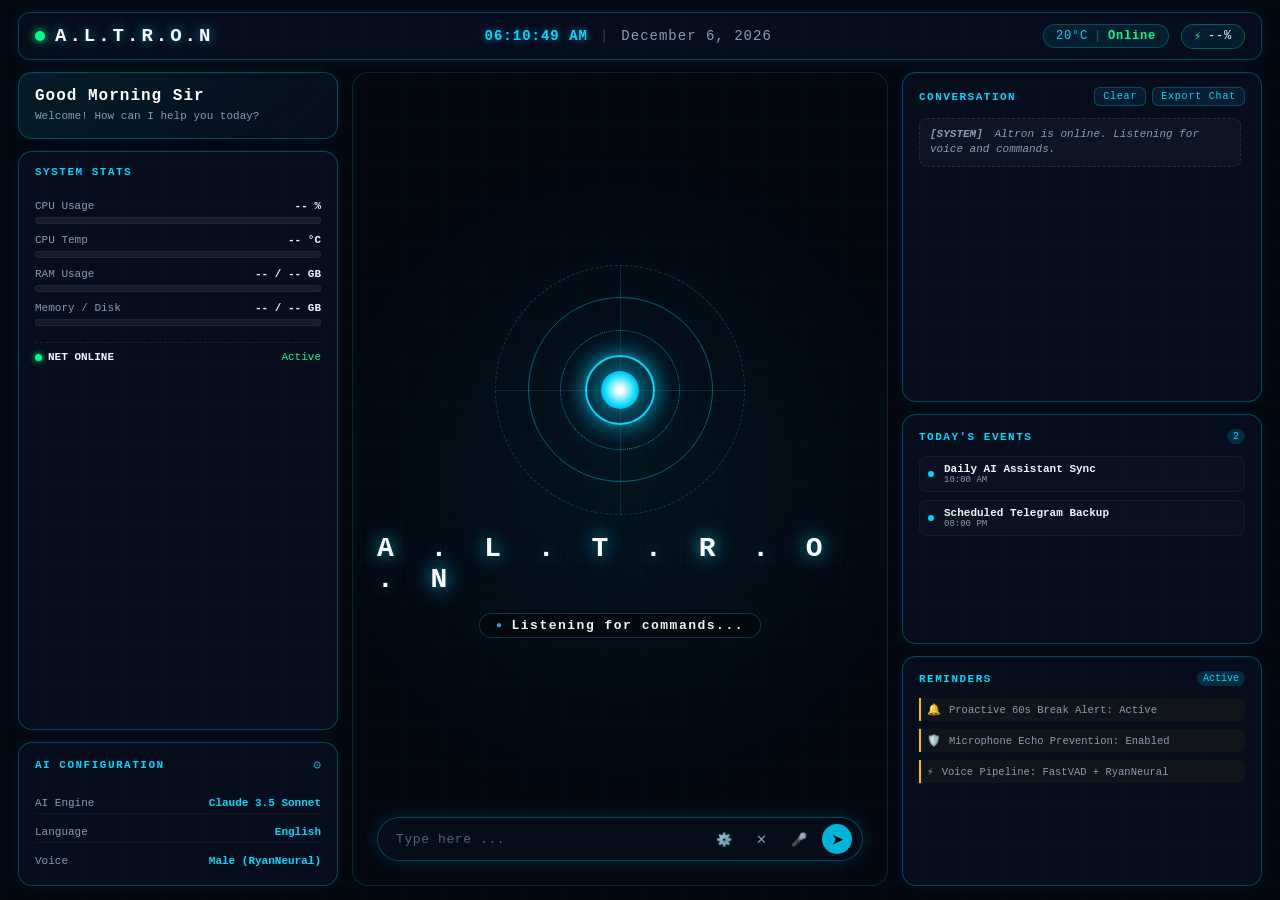
==== ui/index.html @ 8df97a3d "chore: snapshot current working tree (pre-audit-fixes) Co-Authored-By: Claude Sonnet 5.5 <noreply@an" ====
<!DOCTYPE html>
<html lang="en">
<head>
  <meta charset="UTF-8" />
  <meta name="viewport" content="width=device-width, initial-scale=1.0" />
  <title>A.L.T.R.O.N // AI DESKTOP ASSISTANT</title>
  <link rel="stylesheet" href="style.css" />
</head>
<body class="state-idle">
  <div class="dashboard-root">
    <!-- Top Status Header Bar -->
    <header class="top-header">
      <div class="header-left">
        <span class="status-dot"></span>
        <span class="brand-title">A.L.T.R.O.N</span>
      </div>

      <div class="header-center">
        <span id="hud-clock" class="clock-time">12:00:00 AM</span>
        <span class="clock-divider">|</span>
        <span id="hud-date" class="clock-date">November 17, 2026</span>
      </div>

      <div class="header-right">
        <div class="status-pill">
          <span class="temp-badge">20°C</span>
          <span class="pill-divider">|</span>
          <span class="online-badge">Online</span>
        </div>
        <div class="battery-pill" id="battery-container">
          <span class="battery-icon">⚡</span>
          <span id="battery-value">--%</span>
        </div>
      </div>
    </header>

    <!-- 3-Column Dashboard Body -->
    <main class="dashboard-body">
      <!-- LEFT COLUMN: GREETING, SYSTEM STATS, AI CONFIGURATION -->
      <aside class="panel left-panel">
        <div class="card greeting-card">
          <h2 id="greeting-title" class="greeting-title">Good Evening Sir</h2>
          <p class="greeting-subtitle">Welcome! How can I help you today?</p>
        </div>

        <div class="card stats-card">
          <div class="card-header">
            <span class="card-tag">SYSTEM STATS</span>
          </div>

          <div class="stat-row">
            <div class="stat-label">
              <span>CPU Usage</span>
              <span id="cpu-value" class="stat-val">-- %</span>
            </div>
            <div class="progress-track">
              <div id="cpu-bar" class="progress-fill fill-cpu" style="width: 0%"></div>
            </div>
          </div>

          <div class="stat-row">
            <div class="stat-label">
              <span>CPU Temp</span>
              <span id="temp-value" class="stat-val">-- °C</span>
            </div>
            <div class="progress-track">
              <div id="temp-bar" class="progress-fill fill-temp" style="width: 0%"></div>
            </div>
          </div>

          <div class="stat-row">
            <div class="stat-label">
              <span>RAM Usage</span>
              <span id="ram-value" class="stat-val">-- / -- GB</span>
            </div>
            <div class="progress-track">
              <div id="ram-bar" class="progress-fill fill-ram" style="width: 0%"></div>
            </div>
          </div>

          <div class="stat-row">
            <div class="stat-label">
              <span>Memory / Disk</span>
              <span id="disk-value" class="stat-val">-- / -- GB</span>
            </div>
            <div class="progress-track">
              <div id="disk-bar" class="progress-fill fill-disk" style="width: 0%"></div>
            </div>
          </div>

          <div class="net-status-row">
            <span class="net-indicator">
              <span class="net-dot"></span> NET ONLINE
            </span>
            <span class="net-speed">Active</span>
          </div>
        </div>

        <div class="card config-card" id="card-ai-config" title="Click to configure AI Provider & Settings">
          <div class="card-header">
            <span class="card-tag">AI CONFIGURATION</span>
            <span class="settings-hint">⚙️</span>
          </div>
          <div class="config-row">
            <span class="cfg-key">AI Engine</span>
            <span id="display-ai-engine" class="cfg-val">Claude 3.5 Sonnet</span>
          </div>
          <div class="config-row">
            <span class="cfg-key">Language</span>
            <span id="display-ai-lang" class="cfg-val">English</span>
          </div>
          <div class="config-row">
            <span class="cfg-key">Voice</span>
            <span class="cfg-val">Male (RyanNeural)</span>
          </div>
        </div>
      </aside>

      <!-- CENTER COLUMN: CORE ORB & COMMAND INPUT -->
      <section class="panel center-panel">
        <div class="center-core">
          <div class="radar-rings">
            <div class="ring ring-outer"></div>
            <div class="ring ring-middle"></div>
            <div class="ring ring-inner"></div>
            <div class="grid-crosshairs"></div>
            <div class="core-pulse-circle"></div>
            <div class="core-orb"></div>
          </div>

          <h1 class="core-title">A . L . T . R . O . N</h1>
          <div class="core-status">
            <span id="core-state-icon" class="state-icon">●</span>
            <span id="core-status-text" class="state-text">Listening for commands...</span>
          </div>
        </div>

        <div class="command-bar-wrapper">
          <form id="command-form" class="command-bar">
            <input
              type="text"
              id="command-input"
              class="command-input"
              placeholder="Type here ..."
              dir="auto"
              autocomplete="off"
            />
            <div class="command-actions">
              <button type="button" id="btn-settings" class="action-btn settings-btn" title="AI & System Settings">⚙️</button>
              <button type="button" id="btn-clear-input" class="action-btn" title="Clear input">✕</button>
              <button type="button" id="btn-mic" class="action-btn mic-btn" title="Microphone Active">🎤</button>
              <button type="submit" id="btn-send" class="action-btn send-btn" title="Send command">➤</button>
            </div>
          </form>
        </div>
      </section>

      <!-- RIGHT COLUMN: CONVERSATION, TODAY'S EVENTS, REMINDERS -->
      <aside class="panel right-panel">
        <div class="card conv-card">
          <div class="card-header">
            <span class="card-tag">CONVERSATION</span>
            <div class="card-actions">
              <button id="btn-clear-chat" class="header-btn" type="button" title="Clear conversation logs">Clear</button>
              <button id="btn-export-chat" class="header-btn" type="button" title="Export conversation as .txt">Export Chat</button>
            </div>
          </div>
          <div id="chat-messages" class="chat-feed">
            <div class="msg-bubble system">
              <span class="bubble-sender">[SYSTEM]</span>
              <span class="bubble-text">Altron is online. Listening for voice and commands.</span>
            </div>
          </div>
        </div>

        <div class="card events-card">
          <div class="card-header">
            <span class="card-tag">TODAY'S EVENTS</span>
            <span class="badge-count" id="events-count">2</span>
          </div>
          <div class="events-list">
            <div class="event-item">
              <span class="event-dot"></span>
              <div class="event-details">
                <span class="event-title">Daily AI Assistant Sync</span>
                <span class="event-time">10:00 AM</span>
              </div>
            </div>
            <div class="event-item">
              <span class="event-dot"></span>
              <div class="event-details">
                <span class="event-title">Scheduled Telegram Backup</span>
                <span class="event-time">08:00 PM</span>
              </div>
            </div>
          </div>
        </div>

        <div class="card reminders-card">
          <div class="card-header">
            <span class="card-tag">REMINDERS</span>
            <span class="badge-count">Active</span>
          </div>
          <div class="reminders-list">
            <div class="reminder-item">
              <span class="rem-icon">🔔</span>
              <span>Proactive 60s Break Alert: Active</span>
            </div>
            <div class="reminder-item">
              <span class="rem-icon">🛡️</span>
              <span>Microphone Echo Prevention: Enabled</span>
            </div>
            <div class="reminder-item">
              <span class="rem-icon">⚡</span>
              <span>Voice Pipeline: FastVAD + RyanNeural</span>
            </div>
          </div>
        </div>
      </aside>
    </main>
  </div>

  <!-- AI & System Configuration Modal -->
  <div id="settings-modal" class="modal-backdrop" style="display: none;">
    <div class="modal-window">
      <div class="modal-header">
        <span class="modal-title">AI & SYSTEM CONFIGURATION</span>
        <button type="button" id="btn-close-modal" class="modal-close-btn" title="Close">✕</button>
      </div>
      <form id="settings-form" class="modal-body">
        <div class="form-group">
          <label for="cfg-provider">AI Provider</label>
          <select id="cfg-provider" class="form-control">
            <option value="ollama">Ollama (Local)</option>
            <option value="anthropic">Anthropic (Claude)</option>
            <option value="openai">OpenAI</option>
            <option value="gemini">Google Gemini</option>
            <option value="custom">Custom OpenAI-Compatible</option>
          </select>
        </div>

        <div class="form-group">
          <label for="cfg-model">Model Name</label>
          <input type="text" id="cfg-model" class="form-control" placeholder="e.g. claude-3-5-sonnet-20241022" />
        </div>

        <div class="form-group">
          <label for="cfg-api-key">API Key <span class="label-hint">(optional for local Ollama)</span></label>
          <input type="password" id="cfg-api-key" class="form-control" placeholder="Enter API key" autocomplete="off" />
        </div>

        <div class="form-group">
          <label for="cfg-base-url">API Base URL</label>
          <input type="text" id="cfg-base-url" class="form-control" placeholder="https://api.anthropic.com" />
        </div>

        <div class="form-group">
          <label for="cfg-language">Language</label>
          <select id="cfg-language" class="form-control">
            <option value="English">English</option>
            <option value="Arabic">Arabic</option>
            <option value="Auto">Auto</option>
          </select>
        </div>

        <div id="test-connection-status" class="test-status" style="display: none;"></div>

        <div class="modal-footer">
          <button type="button" id="btn-test-settings" class="btn-secondary">TEST CONNECTION</button>
          <button type="button" id="btn-cancel-settings" class="btn-secondary">CANCEL</button>
          <button type="submit" id="btn-save-settings" class="btn-primary">SAVE & APPLY</button>
        </div>
      </form>
    </div>
  </div>

  <script src="app.js"></script>
</body>
</html>
---- ui/style.css ----
/* ==========================================================================
   A.L.T.R.O.N 3-Column Dark Sci-Fi Dashboard Stylesheet
   Color Theme: Navy/Black (#030710), Glowing Cyan (#00b4d8 / #00d8ff)
   ========================================================================== */

:root {
  --bg-core: #030710;
  --bg-card: rgba(8, 17, 34, 0.75);
  --bg-card-hover: rgba(12, 25, 48, 0.85);

  --cyan-glow: #00d8ff;
  --cyan-dim: #00b4d8;
  --cyan-subtle: rgba(0, 216, 255, 0.18);
  --border-cyan: rgba(0, 180, 216, 0.35);
  --border-cyan-glow: rgba(0, 216, 255, 0.6);

  --text-main: #f0f6fc;
  --text-muted: #8b9bb4;
  --text-cyan: #00d8ff;

  --accent-green: #00ff88;
  --accent-amber: #ffb703;
  --accent-red: #ff4b4b;
  --accent-purple: #9d4edd;

  --font-mono: 'Consolas', 'Courier New', 'Roboto Mono', monospace;
  --font-sans: -apple-system, BlinkMacSystemFont, 'Segoe UI', Roboto, Helvetica, Arial, sans-serif;
}

* {
  box-sizing: border-box;
  margin: 0;
  padding: 0;
}

html, body {
  width: 100vw;
  height: 100vh;
  max-width: 100vw;
  max-height: 100vh;
  overflow: hidden;
  background-color: var(--bg-core);
  color: var(--text-main);
  font-family: var(--font-mono);
  user-select: none;
}

/* Background Subtle Sci-Fi Grid Overlay */
body::before {
  content: "";
  position: fixed;
  inset: 0;
  background-image:
    linear-gradient(rgba(0, 180, 216, 0.03) 1px, transparent 1px),
    linear-gradient(90deg, rgba(0, 180, 216, 0.03) 1px, transparent 1px);
  background-size: 40px 40px;
  pointer-events: none;
  z-index: 0;
}

.dashboard-root {
  position: relative;
  z-index: 1;
  display: flex;
  flex-direction: column;
  width: 100%;
  height: 100vh;
  padding: 12px 18px 14px 18px;
  gap: 12px;
}

/* ==========================================================================
   1. Top Status Header Bar
   ========================================================================== */

.top-header {
  display: flex;
  align-items: center;
  justify-content: space-between;
  height: 48px;
  padding: 0 16px;
  background: var(--bg-card);
  border: 1px solid var(--border-cyan);
  border-radius: 12px;
  box-shadow: 0 0 15px rgba(0, 180, 216, 0.12);
  flex-shrink: 0;
}

.header-left {
  display: flex;
  align-items: center;
  gap: 10px;
}

.status-dot {
  width: 10px;
  height: 10px;
  border-radius: 50%;
  background-color: var(--accent-green);
  box-shadow: 0 0 10px var(--accent-green);
  animation: pulse-dot 2s infinite ease-in-out;
}

@keyframes pulse-dot {
  0%, 100% { opacity: 1; transform: scale(1); }
  50% { opacity: 0.5; transform: scale(0.85); }
}

.brand-title {
  font-size: 19px;
  font-weight: 900;
  letter-spacing: 3px;
  color: #ffffff;
  text-shadow: 0 0 12px rgba(0, 216, 255, 0.7);
}

.header-center {
  display: flex;
  align-items: center;
  gap: 12px;
  font-size: 14px;
  letter-spacing: 1px;
}

.clock-time {
  font-weight: 700;
  color: var(--cyan-glow);
  text-shadow: 0 0 8px rgba(0, 216, 255, 0.5);
}

.clock-divider {
  color: rgba(255, 255, 255, 0.2);
}

.clock-date {
  color: var(--text-muted);
}

.header-right {
  display: flex;
  align-items: center;
  gap: 12px;
}

.status-pill, .battery-pill {
  display: inline-flex;
  align-items: center;
  gap: 6px;
  padding: 4px 12px;
  background: rgba(0, 216, 255, 0.08);
  border: 1px solid rgba(0, 216, 255, 0.25);
  border-radius: 20px;
  font-size: 12px;
  letter-spacing: 0.8px;
}

.temp-badge {
  color: var(--cyan-glow);
}

.pill-divider {
  color: rgba(255, 255, 255, 0.2);
}

.online-badge {
  color: var(--accent-green);
  font-weight: bold;
}

.battery-pill {
  border-color: rgba(0, 255, 136, 0.3);
  color: var(--text-main);
}

.battery-icon {
  color: var(--accent-green);
}

/* ==========================================================================
   2. Main 3-Column Layout Container
   ========================================================================== */

.dashboard-body {
  display: flex;
  flex: 1;
  gap: 14px;
  min-height: 0;
}

.panel {
  display: flex;
  flex-direction: column;
  gap: 12px;
  min-height: 0;
}

/* Card Shell with Glowing Borders */
.card {
  background: var(--bg-card);
  border: 1px solid var(--border-cyan);
  border-radius: 14px;
  box-shadow: 0 0 15px rgba(0, 180, 216, 0.08);
  padding: 14px 16px;
  display: flex;
  flex-direction: column;
  position: relative;
  transition: border-color 0.2s, box-shadow 0.2s;
}

.card:hover {
  border-color: var(--border-cyan-glow);
  box-shadow: 0 0 18px rgba(0, 216, 255, 0.16);
}

.card-header {
  display: flex;
  align-items: center;
  justify-content: space-between;
  margin-bottom: 12px;
}

.card-tag {
  font-size: 11px;
  font-weight: 700;
  letter-spacing: 1.5px;
  color: var(--cyan-glow);
  text-transform: uppercase;
}

/* ==========================================================================
   LEFT COLUMN (System Stats & AI Configuration)
   ========================================================================== */

.left-panel {
  width: 320px;
  flex-shrink: 0;
}

.greeting-card {
  background: linear-gradient(135deg, rgba(0, 180, 216, 0.12) 0%, var(--bg-card) 100%);
}

.greeting-title {
  font-size: 16px;
  font-weight: 800;
  color: #ffffff;
  letter-spacing: 1px;
  margin-bottom: 4px;
}

.greeting-subtitle {
  font-size: 11px;
  color: var(--text-muted);
  line-height: 1.4;
}

.stats-card {
  flex: 1;
  gap: 10px;
}

.stat-row {
  display: flex;
  flex-direction: column;
  gap: 5px;
}

.stat-label {
  display: flex;
  justify-content: space-between;
  font-size: 11px;
  color: var(--text-muted);
}

.stat-val {
  color: var(--text-main);
  font-weight: 600;
}

.progress-track {
  width: 100%;
  height: 7px;
  background: rgba(255, 255, 255, 0.06);
  border-radius: 4px;
  overflow: hidden;
  border: 1px solid rgba(255, 255, 255, 0.05);
}

.progress-fill {
  height: 100%;
  border-radius: 4px;
  transition: width 0.4s ease-out;
}

.fill-cpu {
  background: linear-gradient(90deg, #ff7b00, #ff4b4b);
  box-shadow: 0 0 8px rgba(255, 75, 75, 0.5);
}

.fill-temp {
  background: linear-gradient(90deg, #ffb703, #ff7b00);
  box-shadow: 0 0 8px rgba(255, 123, 0, 0.5);
}

.fill-ram {
  background: linear-gradient(90deg, #00b4d8, #00ff88);
  box-shadow: 0 0 8px rgba(0, 255, 136, 0.5);
}

.fill-disk {
  background: linear-gradient(90deg, #9d4edd, #00d8ff);
  box-shadow: 0 0 8px rgba(0, 216, 255, 0.5);
}

.net-status-row {
  display: flex;
  justify-content: space-between;
  align-items: center;
  margin-top: 6px;
  padding-top: 8px;
  border-top: 1px dashed rgba(255, 255, 255, 0.08);
  font-size: 11px;
}

.net-indicator {
  display: flex;
  align-items: center;
  gap: 6px;
  color: var(--text-main);
  font-weight: 700;
}

.net-dot {
  width: 7px;
  height: 7px;
  border-radius: 50%;
  background-color: var(--accent-green);
  box-shadow: 0 0 6px var(--accent-green);
}

.net-speed {
  color: var(--accent-green);
}

.config-card {
  gap: 8px;
  cursor: pointer;
  transition: all 0.2s ease;
}

.config-card:hover {
  border-color: var(--cyan-glow);
  box-shadow: 0 0 20px rgba(0, 216, 255, 0.25);
  background: var(--bg-card-hover);
}

.settings-hint {
  font-size: 13px;
  color: var(--cyan-glow);
  opacity: 0.7;
}

.config-card:hover .settings-hint {
  opacity: 1;
  transform: rotate(30deg);
}

.config-row {
  display: flex;
  justify-content: space-between;
  align-items: center;
  font-size: 11px;
  padding: 4px 0;
  border-bottom: 1px solid rgba(255, 255, 255, 0.04);
}

.config-row:last-child {
  border-bottom: none;
}

.cfg-key {
  color: var(--text-muted);
}

.cfg-val {
  color: var(--cyan-glow);
  font-weight: 600;
}

/* ==========================================================================
   CENTER COLUMN (Radar Orb & Command Bar)
   ========================================================================== */

.center-panel {
  flex: 1;
  display: flex;
  flex-direction: column;
  justify-content: space-between;
  align-items: center;
  position: relative;
  background: radial-gradient(circle at center, rgba(0, 180, 216, 0.08) 0%, transparent 70%);
  border: 1px solid rgba(0, 180, 216, 0.2);
  border-radius: 16px;
  padding: 24px;
}

.center-core {
  display: flex;
  flex-direction: column;
  align-items: center;
  justify-content: center;
  margin-top: auto;
  margin-bottom: auto;
  gap: 18px;
}

/* Concentric Radar Rings & Glowing Cyan Orb */
.radar-rings {
  position: relative;
  width: 250px;
  height: 250px;
  display: flex;
  align-items: center;
  justify-content: center;
}

.ring {
  position: absolute;
  border-radius: 50%;
  border: 1px solid var(--border-cyan);
}

.ring-outer {
  width: 100%;
  height: 100%;
  border-style: dashed;
  border-color: rgba(0, 216, 255, 0.25);
  animation: rotate-cw 40s linear infinite;
}

.ring-middle {
  width: 74%;
  height: 74%;
  border-color: rgba(0, 216, 255, 0.4);
  animation: rotate-ccw 25s linear infinite;
}

.ring-inner {
  width: 48%;
  height: 48%;
  border-color: rgba(0, 216, 255, 0.6);
  border-style: dotted;
}

.grid-crosshairs {
  position: absolute;
  inset: 0;
  pointer-events: none;
}

.grid-crosshairs::before,
.grid-crosshairs::after {
  content: "";
  position: absolute;
  background-color: rgba(0, 216, 255, 0.15);
}

.grid-crosshairs::before {
  top: 0; bottom: 0; left: 50%; width: 1px;
}

.grid-crosshairs::after {
  left: 0; right: 0; top: 50%; height: 1px;
}

.core-pulse-circle {
  position: absolute;
  width: 70px;
  height: 70px;
  border-radius: 50%;
  border: 2px solid var(--cyan-glow);
  box-shadow: 0 0 20px rgba(0, 216, 255, 0.6);
  animation: core-pulse 3s infinite ease-in-out;
}

.core-orb {
  width: 38px;
  height: 38px;
  border-radius: 50%;
  background: radial-gradient(circle, #ffffff 10%, #00d8ff 60%, #0077b6 100%);
  box-shadow: 0 0 35px var(--cyan-glow), 0 0 70px rgba(0, 216, 255, 0.45);
  z-index: 2;
  transition: transform 0.3s ease, box-shadow 0.3s ease;
}

/* Core Title & Dynamic Subtitle */
.core-title {
  font-size: 28px;
  font-weight: 900;
  letter-spacing: 10px;
  color: #ffffff;
  text-shadow: 0 0 16px rgba(0, 216, 255, 0.8), 0 0 30px rgba(0, 180, 216, 0.4);
}

.core-status {
  display: flex;
  align-items: center;
  gap: 8px;
  font-size: 13px;
  letter-spacing: 1.5px;
  padding: 4px 16px;
  background: rgba(0, 0, 0, 0.4);
  border: 1px solid rgba(0, 216, 255, 0.25);
  border-radius: 20px;
}

.state-icon {
  font-size: 10px;
  color: var(--cyan-glow);
}

.state-text {
  color: var(--text-main);
  font-weight: 600;
}

/* Dynamic State Color Accents */
body.state-idle .state-icon { color: var(--cyan-dim); }
body.state-listening .state-icon { color: var(--accent-green); text-shadow: 0 0 8px var(--accent-green); }
body.state-listening .core-orb { box-shadow: 0 0 45px var(--accent-green), 0 0 90px rgba(0, 255, 136, 0.5); }
body.state-thinking .state-icon { color: var(--accent-amber); text-shadow: 0 0 8px var(--accent-amber); }
body.state-thinking .core-orb { box-shadow: 0 0 45px var(--accent-amber), 0 0 90px rgba(255, 183, 3, 0.5); }
body.state-speaking .state-icon { color: var(--cyan-glow); text-shadow: 0 0 12px var(--cyan-glow); }
body.state-speaking .core-orb { transform: scale(1.15); box-shadow: 0 0 50px var(--cyan-glow), 0 0 100px rgba(0, 216, 255, 0.8); }

@keyframes rotate-cw {
  from { transform: rotate(0deg); }
  to { transform: rotate(360deg); }
}

@keyframes rotate-ccw {
  from { transform: rotate(0deg); }
  to { transform: rotate(-360deg); }
}

@keyframes core-pulse {
  0%, 100% { transform: scale(1); opacity: 0.8; }
  50% { transform: scale(1.22); opacity: 0.3; }
}

/* Bottom Command Bar */
.command-bar-wrapper {
  width: 100%;
  max-width: 620px;
}

.command-bar {
  display: flex;
  align-items: center;
  background: rgba(6, 15, 30, 0.85);
  border: 1px solid var(--border-cyan);
  border-radius: 9999px;
  padding: 6px 10px 6px 18px;
  box-shadow: 0 0 20px rgba(0, 180, 216, 0.18);
  transition: border-color 0.2s, box-shadow 0.2s;
}

.command-bar:focus-within {
  border-color: var(--cyan-glow);
  box-shadow: 0 0 25px rgba(0, 216, 255, 0.4);
}

.command-input {
  flex: 1;
  background: transparent;
  border: none;
  outline: none;
  color: #ffffff;
  font-family: inherit;
  font-size: 13px;
  letter-spacing: 0.6px;
}

.command-input::placeholder {
  color: rgba(139, 155, 180, 0.6);
}

.command-actions {
  display: flex;
  align-items: center;
  gap: 6px;
}

.action-btn {
  background: transparent;
  border: none;
  outline: none;
  color: var(--text-muted);
  cursor: pointer;
  padding: 6px 9px;
  border-radius: 50%;
  font-size: 13px;
  transition: color 0.15s, background-color 0.15s;
}

.action-btn:hover {
  color: #ffffff;
  background-color: rgba(255, 255, 255, 0.08);
}

.mic-btn {
  color: var(--accent-green);
}

.send-btn {
  background: var(--cyan-dim);
  color: #030710;
  font-weight: bold;
  border-radius: 50%;
  width: 30px;
  height: 30px;
  display: flex;
  align-items: center;
  justify-content: center;
}

.send-btn:hover {
  background: var(--cyan-glow);
  color: #000;
  box-shadow: 0 0 10px var(--cyan-glow);
}

/* ==========================================================================
   RIGHT COLUMN (Conversation, Today's Events, Reminders)
   ========================================================================== */

.right-panel {
  width: 360px;
  flex-shrink: 0;
}

.header-btn {
  background: rgba(0, 216, 255, 0.08);
  border: 1px solid rgba(0, 216, 255, 0.25);
  border-radius: 6px;
  color: var(--cyan-glow);
  font-family: inherit;
  font-size: 10px;
  letter-spacing: 0.8px;
  padding: 3px 8px;
  cursor: pointer;
  transition: all 0.15s;
}

.header-btn:hover {
  background: var(--cyan-dim);
  color: #030710;
  border-color: var(--cyan-dim);
}

.card-actions {
  display: flex;
  gap: 6px;
}

/* Scrollable Conversation Feed */
.conv-card {
  flex: 1.5;
  min-height: 0;
}

.chat-feed {
  flex: 1;
  overflow-y: auto;
  display: flex;
  flex-direction: column;
  gap: 8px;
  padding-right: 4px;
}

/* Custom Scrollbar for Sci-Fi look */
.chat-feed::-webkit-scrollbar {
  width: 4px;
}

.chat-feed::-webkit-scrollbar-track {
  background: rgba(0, 0, 0, 0.2);
}

.chat-feed::-webkit-scrollbar-thumb {
  background: var(--border-cyan);
  border-radius: 4px;
}

.msg-bubble {
  padding: 8px 10px;
  border-radius: 8px;
  font-size: 11px;
  line-height: 1.4;
  word-break: break-word;
}

.msg-bubble .bubble-sender {
  font-weight: 700;
  margin-right: 5px;
}

.msg-bubble.user {
  background: rgba(0, 180, 216, 0.12);
  border: 1px solid rgba(0, 180, 216, 0.3);
  color: #e2e8f0;
}

.msg-bubble.user .bubble-sender {
  color: var(--cyan-glow);
}

.msg-bubble.altron {
  background: rgba(8, 28, 55, 0.7);
  border: 1px solid rgba(0, 216, 255, 0.4);
  color: #ffffff;
}

.msg-bubble.altron .bubble-sender {
  color: var(--accent-green);
}

.msg-bubble.system {
  background: rgba(255, 255, 255, 0.03);
  border: 1px dashed rgba(255, 255, 255, 0.1);
  color: var(--text-muted);
  font-style: italic;
}

.bubble-time {
  float: right;
  font-size: 9px;
  color: rgba(255, 255, 255, 0.35);
  margin-left: 8px;
  font-style: normal;
}

/* Today's Events & Reminders */
.events-card {
  flex: 1;
}

.badge-count {
  font-size: 10px;
  padding: 2px 6px;
  background: rgba(0, 216, 255, 0.15);
  border-radius: 10px;
  color: var(--cyan-glow);
}

.events-list, .reminders-list {
  display: flex;
  flex-direction: column;
  gap: 8px;
}

.event-item {
  display: flex;
  align-items: center;
  gap: 10px;
  padding: 6px 8px;
  background: rgba(255, 255, 255, 0.02);
  border: 1px solid rgba(255, 255, 255, 0.04);
  border-radius: 8px;
}

.event-dot {
  width: 6px;
  height: 6px;
  border-radius: 50%;
  background: var(--cyan-glow);
}

.event-details {
  display: flex;
  flex-direction: column;
}

.event-title {
  font-size: 11px;
  color: var(--text-main);
  font-weight: 600;
}

.event-time {
  font-size: 9px;
  color: var(--text-muted);
}

.reminders-card {
  flex: 1;
}

.reminder-item {
  display: flex;
  align-items: center;
  gap: 8px;
  font-size: 10.5px;
  color: var(--text-muted);
  padding: 5px 6px;
  border-left: 2px solid var(--accent-amber);
  background: rgba(255, 183, 3, 0.04);
  border-radius: 0 6px 6px 0;
}

.rem-icon {
  font-size: 11px;
}

/* ==========================================================================
   AI & System Configuration Sci-Fi Modal
   ========================================================================== */

.modal-backdrop {
  position: fixed;
  inset: 0;
  background: rgba(3, 7, 16, 0.75);
  backdrop-filter: blur(8px);
  -webkit-backdrop-filter: blur(8px);
  display: flex;
  align-items: center;
  justify-content: center;
  z-index: 1000;
  animation: modal-fade-in 0.2s ease-out;
}

@keyframes modal-fade-in {
  from { opacity: 0; }
  to { opacity: 1; }
}

.modal-window {
  width: 90%;
  max-width: 540px;
  background: rgba(8, 17, 34, 0.95);
  border: 1px solid var(--cyan-glow);
  border-radius: 16px;
  box-shadow: 0 0 35px rgba(0, 216, 255, 0.35);
  display: flex;
  flex-direction: column;
  overflow: hidden;
  animation: modal-scale-in 0.25s cubic-bezier(0.16, 1, 0.3, 1);
}

@keyframes modal-scale-in {
  from { transform: scale(0.92); opacity: 0; }
  to { transform: scale(1); opacity: 1; }
}

.modal-header {
  display: flex;
  align-items: center;
  justify-content: space-between;
  padding: 16px 20px;
  border-bottom: 1px solid var(--border-cyan);
  background: rgba(0, 216, 255, 0.05);
}

.modal-title {
  font-size: 14px;
  font-weight: 800;
  letter-spacing: 2px;
  color: #ffffff;
  text-shadow: 0 0 10px rgba(0, 216, 255, 0.6);
}

.modal-close-btn {
  background: transparent;
  border: none;
  color: var(--text-muted);
  font-size: 16px;
  cursor: pointer;
  padding: 4px 8px;
  border-radius: 6px;
  transition: all 0.15s;
}

.modal-close-btn:hover {
  color: #ffffff;
  background: rgba(255, 255, 255, 0.1);
}

.modal-body {
  padding: 20px;
  display: flex;
  flex-direction: column;
  gap: 14px;
}

.form-group {
  display: flex;
  flex-direction: column;
  gap: 6px;
}

.form-group label {
  font-size: 11px;
  font-weight: 700;
  letter-spacing: 1px;
  color: var(--cyan-glow);
}

.label-hint {
  font-size: 9.5px;
  color: var(--text-muted);
  font-weight: normal;
}

.form-control {
  background: rgba(3, 7, 16, 0.8);
  border: 1px solid var(--border-cyan);
  border-radius: 8px;
  padding: 8px 12px;
  color: #ffffff;
  font-family: inherit;
  font-size: 12px;
  letter-spacing: 0.5px;
  outline: none;
  transition: all 0.2s;
}

.form-control:focus {
  border-color: var(--cyan-glow);
  box-shadow: 0 0 12px rgba(0, 216, 255, 0.35);
}

.form-control option {
  background: #030710;
  color: #ffffff;
}

.test-status {
  padding: 8px 12px;
  border-radius: 8px;
  font-size: 11px;
  letter-spacing: 0.5px;
  display: flex;
  align-items: center;
  gap: 6px;
  word-break: break-word;
}

.test-status.success {
  background: rgba(0, 255, 136, 0.12);
  border: 1px solid var(--accent-green);
  color: var(--accent-green);
}

.test-status.error {
  background: rgba(255, 75, 75, 0.12);
  border: 1px solid var(--accent-red);
  color: var(--accent-red);
}

.test-status.loading {
  background: rgba(0, 216, 255, 0.1);
  border: 1px dashed var(--cyan-glow);
  color: var(--cyan-glow);
}

.modal-footer {
  display: flex;
  justify-content: flex-end;
  gap: 10px;
  margin-top: 10px;
  padding-top: 14px;
  border-top: 1px solid rgba(255, 255, 255, 0.08);
}

.btn-primary, .btn-secondary {
  font-family: inherit;
  font-size: 11px;
  font-weight: 700;
  letter-spacing: 1.2px;
  padding: 8px 18px;
  border-radius: 8px;
  cursor: pointer;
  transition: all 0.2s;
}

.btn-primary {
  background: var(--cyan-dim);
  border: 1px solid var(--cyan-glow);
  color: #030710;
}

.btn-primary:hover {
  background: var(--cyan-glow);
  box-shadow: 0 0 16px rgba(0, 216, 255, 0.6);
}

.btn-secondary {
  background: transparent;
  border: 1px solid rgba(255, 255, 255, 0.15);
  color: var(--text-muted);
}

.btn-secondary:hover {
  background: rgba(255, 255, 255, 0.08);
  color: #ffffff;
}
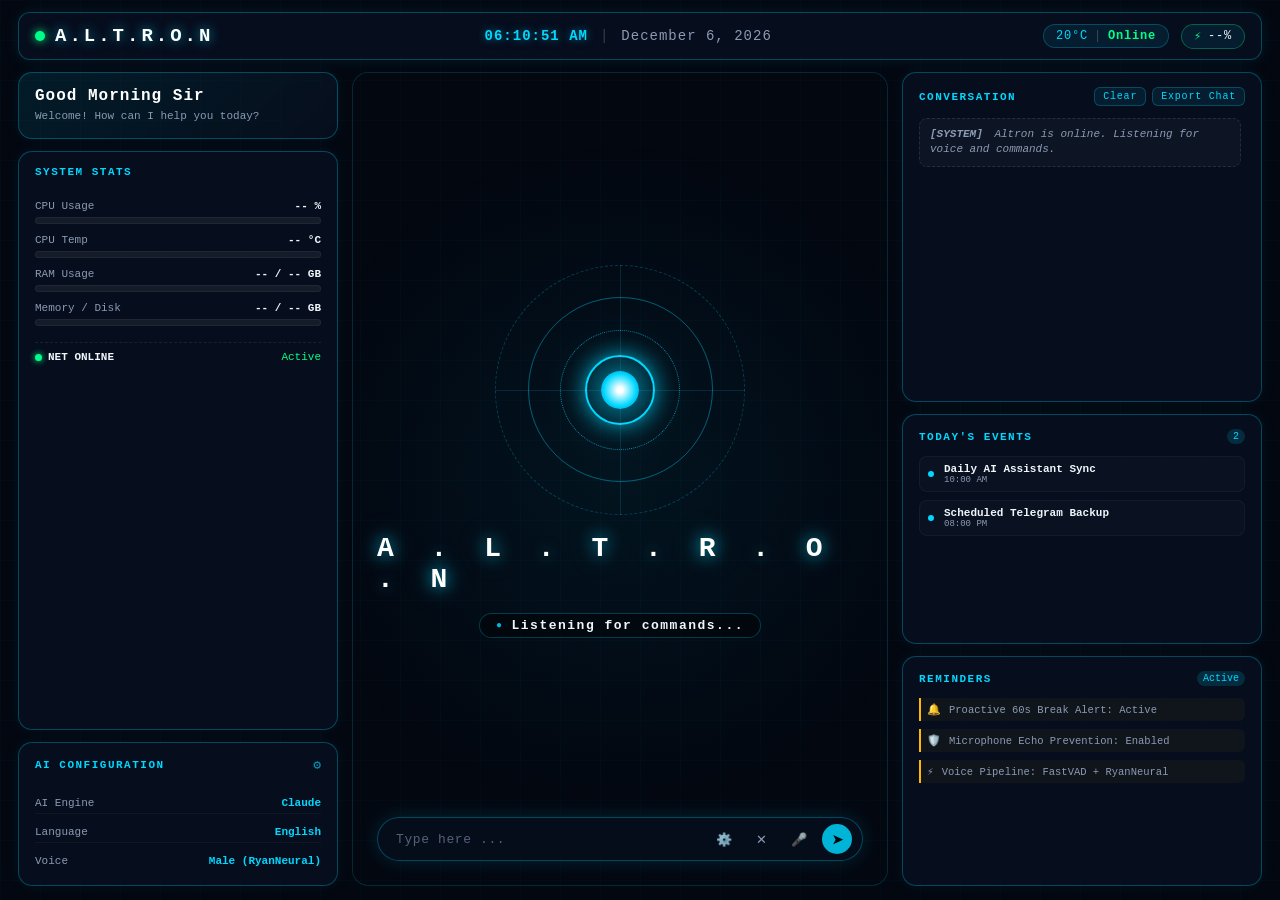
==== commit 1cd98f8b: "fix: secure the HUD server and make the client Claude-only (S1, S2) Co-Authored-By: Claude Haiku 5.5" ====
--- a/ui/index.html
+++ b/ui/index.html
@@ -3,6 +3,7 @@
 <head>
   <meta charset="UTF-8" />
   <meta name="viewport" content="width=device-width, initial-scale=1.0" />
+  <meta name="hud-token" content="__HUD_TOKEN__" />
   <title>A.L.T.R.O.N // AI DESKTOP ASSISTANT</title>
   <link rel="stylesheet" href="style.css" />
 </head>
@@ -96,14 +97,14 @@
           </div>
         </div>
 
-        <div class="card config-card" id="card-ai-config" title="Click to configure AI Provider & Settings">
+        <div class="card config-card" id="card-ai-config" title="Click to configure Claude & Settings">
           <div class="card-header">
             <span class="card-tag">AI CONFIGURATION</span>
             <span class="settings-hint">⚙️</span>
           </div>
           <div class="config-row">
             <span class="cfg-key">AI Engine</span>
-            <span id="display-ai-engine" class="cfg-val">Claude 3.5 Sonnet</span>
+            <span id="display-ai-engine" class="cfg-val">Claude</span>
           </div>
           <div class="config-row">
             <span class="cfg-key">Language</span>
@@ -229,29 +230,13 @@
       </div>
       <form id="settings-form" class="modal-body">
         <div class="form-group">
-          <label for="cfg-provider">AI Provider</label>
-          <select id="cfg-provider" class="form-control">
-            <option value="ollama">Ollama (Local)</option>
-            <option value="anthropic">Anthropic (Claude)</option>
-            <option value="openai">OpenAI</option>
-            <option value="gemini">Google Gemini</option>
-            <option value="custom">Custom OpenAI-Compatible</option>
-          </select>
+          <label for="cfg-model">Model Name</label>
+          <input type="text" id="cfg-model" class="form-control" placeholder="e.g. claude-sonnet-5-5" />
         </div>
 
         <div class="form-group">
-          <label for="cfg-model">Model Name</label>
-          <input type="text" id="cfg-model" class="form-control" placeholder="e.g. claude-3-5-sonnet-20241022" />
-        </div>
-
-        <div class="form-group">
-          <label for="cfg-api-key">API Key <span class="label-hint">(optional for local Ollama)</span></label>
-          <input type="password" id="cfg-api-key" class="form-control" placeholder="Enter API key" autocomplete="off" />
-        </div>
-
-        <div class="form-group">
-          <label for="cfg-base-url">API Base URL</label>
-          <input type="text" id="cfg-base-url" class="form-control" placeholder="https://api.anthropic.com" />
+          <label for="cfg-api-key">Anthropic API Key</label>
+          <input type="password" id="cfg-api-key" class="form-control" placeholder="sk-ant-..." autocomplete="off" />
         </div>
 
         <div class="form-group">
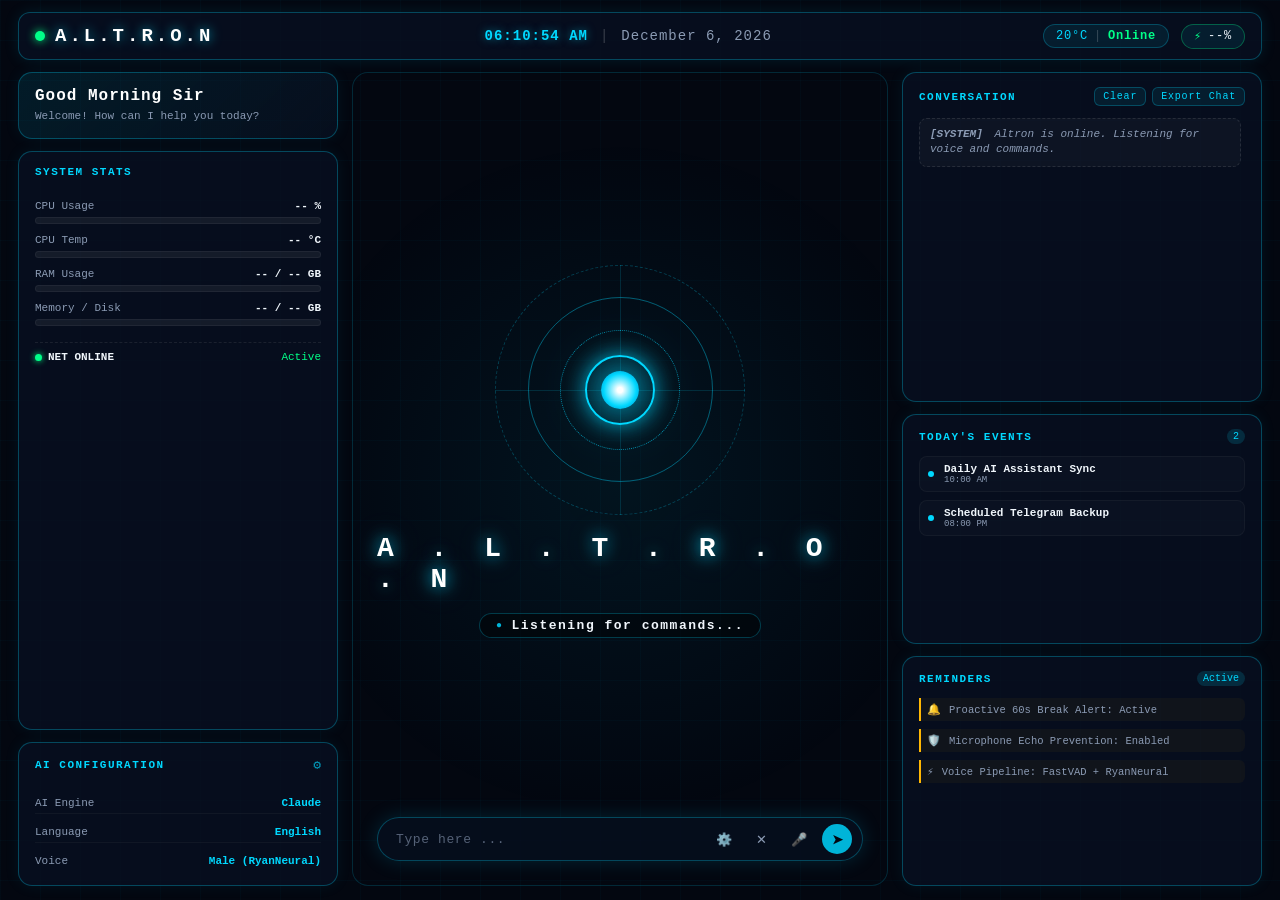
==== commit 85df84c8: "feat: non-blocking approval flow for dangerous tools via HUD and Telegram (S5a) Co-Authored-By: Clau" ====
--- a/ui/index.html
+++ b/ui/index.html
@@ -158,6 +158,14 @@
 
       <!-- RIGHT COLUMN: CONVERSATION, TODAY'S EVENTS, REMINDERS -->
       <aside class="panel right-panel">
+        <!-- Pending tool approvals (hidden when there are none) -->
+        <div id="approvals-card" class="card approvals-card" hidden>
+          <div class="card-header">
+            <span class="card-tag">APPROVAL REQUIRED</span>
+          </div>
+          <div id="approvals-list" class="approvals-list" aria-live="polite"></div>
+        </div>
+
         <div class="card conv-card">
           <div class="card-header">
             <span class="card-tag">CONVERSATION</span>
--- a/ui/style.css
+++ b/ui/style.css
@@ -1004,3 +1004,79 @@
   background: rgba(255, 255, 255, 0.08);
   color: #ffffff;
 }
+
+/* Pending tool approvals panel */
+.approvals-card[hidden] {
+  display: none;
+}
+
+.approvals-card {
+  border-color: var(--accent-amber);
+}
+
+.approvals-card .card-tag {
+  color: var(--accent-amber);
+}
+
+.approvals-list {
+  display: flex;
+  flex-direction: column;
+  gap: 10px;
+  max-height: 260px;
+  overflow-y: auto;
+}
+
+.approval-item {
+  display: flex;
+  flex-direction: column;
+  gap: 6px;
+  padding: 8px 10px;
+  border: 1px solid var(--border-cyan);
+  border-radius: 6px;
+  background: var(--bg-card-hover);
+}
+
+.approval-tool {
+  font-family: var(--font-mono);
+  color: var(--text-cyan);
+  font-size: 0.85rem;
+}
+
+.approval-summary {
+  color: var(--text-main);
+  font-size: 0.85rem;
+  overflow-wrap: anywhere;
+}
+
+.approval-args {
+  margin: 0;
+  font-family: var(--font-mono);
+  font-size: 0.75rem;
+  color: var(--text-muted);
+  white-space: pre-wrap;
+  overflow-wrap: anywhere;
+  max-height: 90px;
+  overflow-y: auto;
+}
+
+.approval-actions {
+  display: flex;
+  align-items: center;
+  gap: 8px;
+}
+
+.approval-timer {
+  flex: 1;
+  font-size: 0.75rem;
+  color: var(--text-muted);
+}
+
+.approve-btn {
+  color: var(--accent-green);
+  border-color: var(--accent-green);
+}
+
+.deny-btn {
+  color: var(--accent-red);
+  border-color: var(--accent-red);
+}
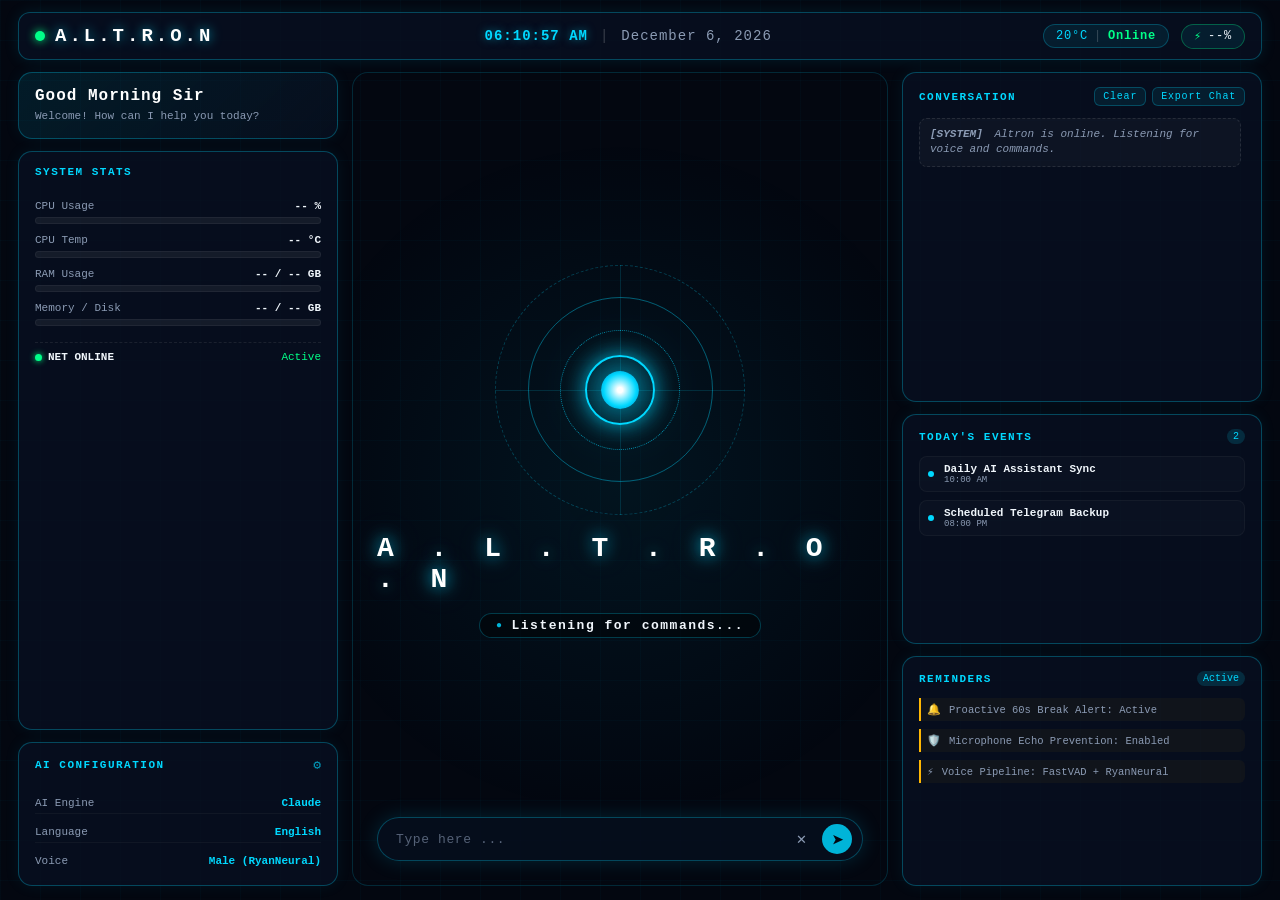
==== commit 774d66f0: "feat(voice): require 'altron' wake word, Alt+R direct listening, slim HUD chat bar Co-Authored-By: C" ====
--- a/ui/index.html
+++ b/ui/index.html
@@ -147,9 +147,7 @@
               autocomplete="off"
             />
             <div class="command-actions">
-              <button type="button" id="btn-settings" class="action-btn settings-btn" title="AI & System Settings">⚙️</button>
               <button type="button" id="btn-clear-input" class="action-btn" title="Clear input">✕</button>
-              <button type="button" id="btn-mic" class="action-btn mic-btn" title="Microphone Active">🎤</button>
               <button type="submit" id="btn-send" class="action-btn send-btn" title="Send command">➤</button>
             </div>
           </form>
--- a/ui/style.css
+++ b/ui/style.css
@@ -608,10 +608,6 @@
   background-color: rgba(255, 255, 255, 0.08);
 }
 
-.mic-btn {
-  color: var(--accent-green);
-}
-
 .send-btn {
   background: var(--cyan-dim);
   color: #030710;
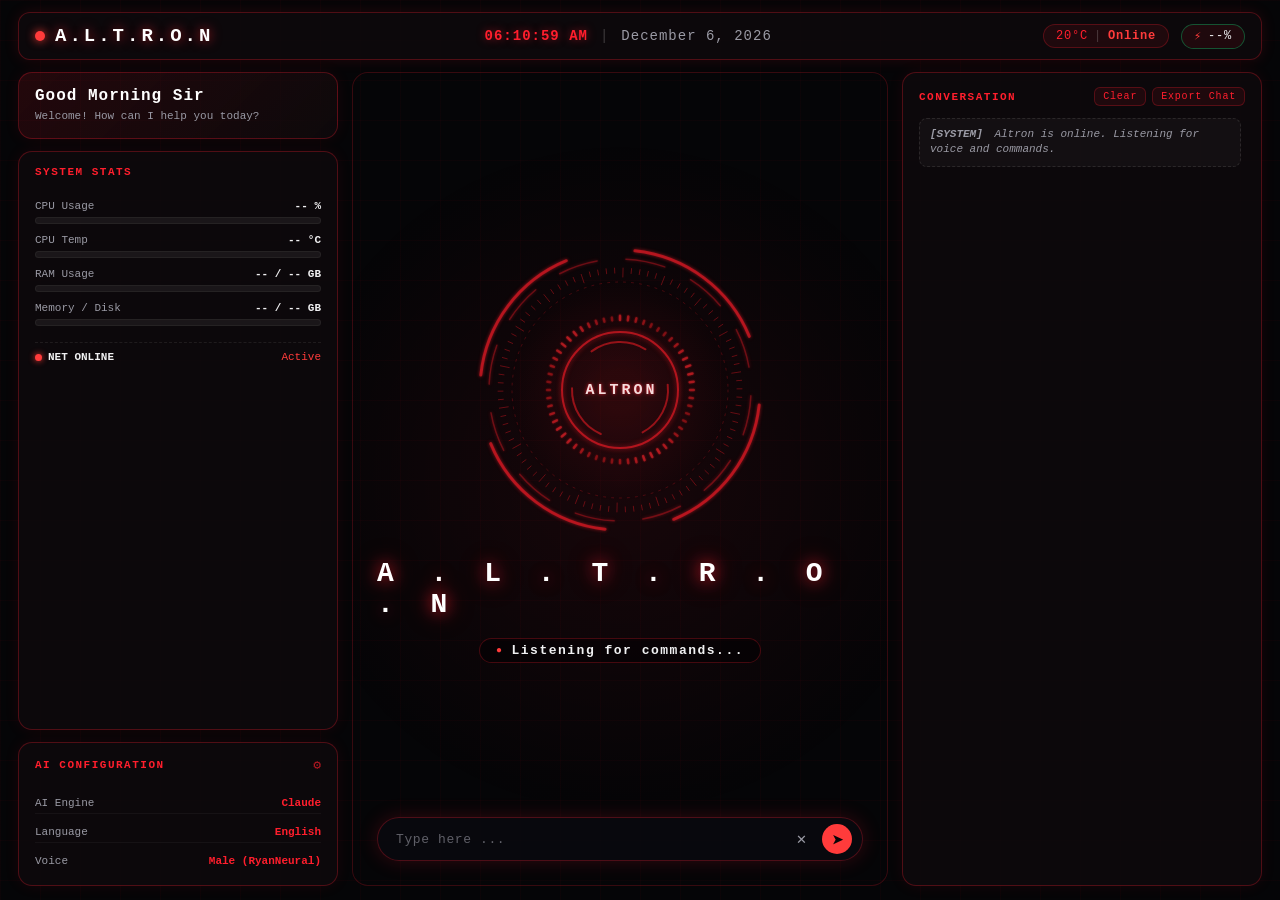
==== commit 435c5ca2: "feat(ui): red & black Ultron HUD theme with reactive canvas core; drop placeholder sidebar cards Co-" ====
--- a/ui/index.html
+++ b/ui/index.html
@@ -121,12 +121,7 @@
       <section class="panel center-panel">
         <div class="center-core">
           <div class="radar-rings">
-            <div class="ring ring-outer"></div>
-            <div class="ring ring-middle"></div>
-            <div class="ring ring-inner"></div>
-            <div class="grid-crosshairs"></div>
-            <div class="core-pulse-circle"></div>
-            <div class="core-orb"></div>
+            <canvas id="core-canvas" width="300" height="300" aria-label="Altron core"></canvas>
           </div>
 
           <h1 class="core-title">A . L . T . R . O . N</h1>
@@ -154,7 +149,7 @@
         </div>
       </section>
 
-      <!-- RIGHT COLUMN: CONVERSATION, TODAY'S EVENTS, REMINDERS -->
+      <!-- RIGHT COLUMN: CONVERSATION -->
       <aside class="panel right-panel">
         <!-- Pending tool approvals (hidden when there are none) -->
         <div id="approvals-card" class="card approvals-card" hidden>
@@ -176,50 +171,6 @@
             <div class="msg-bubble system">
               <span class="bubble-sender">[SYSTEM]</span>
               <span class="bubble-text">Altron is online. Listening for voice and commands.</span>
-            </div>
-          </div>
-        </div>
-
-        <div class="card events-card">
-          <div class="card-header">
-            <span class="card-tag">TODAY'S EVENTS</span>
-            <span class="badge-count" id="events-count">2</span>
-          </div>
-          <div class="events-list">
-            <div class="event-item">
-              <span class="event-dot"></span>
-              <div class="event-details">
-                <span class="event-title">Daily AI Assistant Sync</span>
-                <span class="event-time">10:00 AM</span>
-              </div>
-            </div>
-            <div class="event-item">
-              <span class="event-dot"></span>
-              <div class="event-details">
-                <span class="event-title">Scheduled Telegram Backup</span>
-                <span class="event-time">08:00 PM</span>
-              </div>
-            </div>
-          </div>
-        </div>
-
-        <div class="card reminders-card">
-          <div class="card-header">
-            <span class="card-tag">REMINDERS</span>
-            <span class="badge-count">Active</span>
-          </div>
-          <div class="reminders-list">
-            <div class="reminder-item">
-              <span class="rem-icon">🔔</span>
-              <span>Proactive 60s Break Alert: Active</span>
-            </div>
-            <div class="reminder-item">
-              <span class="rem-icon">🛡️</span>
-              <span>Microphone Echo Prevention: Enabled</span>
-            </div>
-            <div class="reminder-item">
-              <span class="rem-icon">⚡</span>
-              <span>Voice Pipeline: FastVAD + RyanNeural</span>
             </div>
           </div>
         </div>
@@ -265,6 +216,7 @@
     </div>
   </div>
 
+  <script src="core.js"></script>
   <script src="app.js"></script>
 </body>
 </html>
--- a/ui/style.css
+++ b/ui/style.css
@@ -1,27 +1,27 @@
 /* ==========================================================================
    A.L.T.R.O.N 3-Column Dark Sci-Fi Dashboard Stylesheet
-   Color Theme: Navy/Black (#030710), Glowing Cyan (#00b4d8 / #00d8ff)
+   Color Theme: Navy/Black (#050507), Glowing Cyan (#ff3b3b / #ff1e2d)
    ========================================================================== */
 
 :root {
-  --bg-core: #030710;
-  --bg-card: rgba(8, 17, 34, 0.75);
-  --bg-card-hover: rgba(12, 25, 48, 0.85);
-
-  --cyan-glow: #00d8ff;
-  --cyan-dim: #00b4d8;
-  --cyan-subtle: rgba(0, 216, 255, 0.18);
-  --border-cyan: rgba(0, 180, 216, 0.35);
-  --border-cyan-glow: rgba(0, 216, 255, 0.6);
-
-  --text-main: #f0f6fc;
-  --text-muted: #8b9bb4;
-  --text-cyan: #00d8ff;
-
-  --accent-green: #00ff88;
+  --bg-core: #050507;
+  --bg-card: rgba(15, 10, 12, 0.85);
+  --bg-card-hover: rgba(24, 12, 16, 0.9);
+
+  --cyan-glow: #ff1e2d;
+  --cyan-dim: #ff3b3b;
+  --cyan-subtle: rgba(255, 30, 50, 0.18);
+  --border-cyan: rgba(255, 30, 50, 0.28);
+  --border-cyan-glow: rgba(255, 30, 50, 0.6);
+
+  --text-main: #f0f0f2;
+  --text-muted: #9a9aa5;
+  --text-cyan: #ff1e2d;
+
+  --accent-green: #ff3b3b;
   --accent-amber: #ffb703;
   --accent-red: #ff4b4b;
-  --accent-purple: #9d4edd;
+  --accent-purple: #c0392b;
 
   --font-mono: 'Consolas', 'Courier New', 'Roboto Mono', monospace;
   --font-sans: -apple-system, BlinkMacSystemFont, 'Segoe UI', Roboto, Helvetica, Arial, sans-serif;
@@ -51,8 +51,8 @@
   position: fixed;
   inset: 0;
   background-image:
-    linear-gradient(rgba(0, 180, 216, 0.03) 1px, transparent 1px),
-    linear-gradient(90deg, rgba(0, 180, 216, 0.03) 1px, transparent 1px);
+    linear-gradient(rgba(255, 30, 50, 0.03) 1px, transparent 1px),
+    linear-gradient(90deg, rgba(255, 30, 50, 0.03) 1px, transparent 1px);
   background-size: 40px 40px;
   pointer-events: none;
   z-index: 0;
@@ -82,7 +82,7 @@
   background: var(--bg-card);
   border: 1px solid var(--border-cyan);
   border-radius: 12px;
-  box-shadow: 0 0 15px rgba(0, 180, 216, 0.12);
+  box-shadow: 0 0 15px rgba(255, 30, 50, 0.12);
   flex-shrink: 0;
 }
 
@@ -111,7 +111,7 @@
   font-weight: 900;
   letter-spacing: 3px;
   color: #ffffff;
-  text-shadow: 0 0 12px rgba(0, 216, 255, 0.7);
+  text-shadow: 0 0 12px rgba(255, 30, 50, 0.7);
 }
 
 .header-center {
@@ -125,7 +125,7 @@
 .clock-time {
   font-weight: 700;
   color: var(--cyan-glow);
-  text-shadow: 0 0 8px rgba(0, 216, 255, 0.5);
+  text-shadow: 0 0 8px rgba(255, 30, 50, 0.5);
 }
 
 .clock-divider {
@@ -147,8 +147,8 @@
   align-items: center;
   gap: 6px;
   padding: 4px 12px;
-  background: rgba(0, 216, 255, 0.08);
-  border: 1px solid rgba(0, 216, 255, 0.25);
+  background: rgba(255, 30, 50, 0.08);
+  border: 1px solid rgba(255, 30, 50, 0.25);
   border-radius: 20px;
   font-size: 12px;
   letter-spacing: 0.8px;
@@ -199,7 +199,7 @@
   background: var(--bg-card);
   border: 1px solid var(--border-cyan);
   border-radius: 14px;
-  box-shadow: 0 0 15px rgba(0, 180, 216, 0.08);
+  box-shadow: 0 0 15px rgba(255, 30, 50, 0.08);
   padding: 14px 16px;
   display: flex;
   flex-direction: column;
@@ -209,7 +209,7 @@
 
 .card:hover {
   border-color: var(--border-cyan-glow);
-  box-shadow: 0 0 18px rgba(0, 216, 255, 0.16);
+  box-shadow: 0 0 18px rgba(255, 30, 50, 0.16);
 }
 
 .card-header {
@@ -237,7 +237,7 @@
 }
 
 .greeting-card {
-  background: linear-gradient(135deg, rgba(0, 180, 216, 0.12) 0%, var(--bg-card) 100%);
+  background: linear-gradient(135deg, rgba(255, 30, 50, 0.12) 0%, var(--bg-card) 100%);
 }
 
 .greeting-title {
@@ -303,13 +303,13 @@
 }
 
 .fill-ram {
-  background: linear-gradient(90deg, #00b4d8, #00ff88);
+  background: linear-gradient(90deg, #ff3b3b, #00ff88);
   box-shadow: 0 0 8px rgba(0, 255, 136, 0.5);
 }
 
 .fill-disk {
-  background: linear-gradient(90deg, #9d4edd, #00d8ff);
-  box-shadow: 0 0 8px rgba(0, 216, 255, 0.5);
+  background: linear-gradient(90deg, #9d4edd, #ff1e2d);
+  box-shadow: 0 0 8px rgba(255, 30, 50, 0.5);
 }
 
 .net-status-row {
@@ -350,7 +350,7 @@
 
 .config-card:hover {
   border-color: var(--cyan-glow);
-  box-shadow: 0 0 20px rgba(0, 216, 255, 0.25);
+  box-shadow: 0 0 20px rgba(255, 30, 50, 0.25);
   background: var(--bg-card-hover);
 }
 
@@ -398,8 +398,8 @@
   justify-content: space-between;
   align-items: center;
   position: relative;
-  background: radial-gradient(circle at center, rgba(0, 180, 216, 0.08) 0%, transparent 70%);
-  border: 1px solid rgba(0, 180, 216, 0.2);
+  background: radial-gradient(circle at center, rgba(255, 30, 50, 0.08) 0%, transparent 70%);
+  border: 1px solid rgba(255, 30, 50, 0.2);
   border-radius: 16px;
   padding: 24px;
 }
@@ -414,83 +414,17 @@
   gap: 18px;
 }
 
-/* Concentric Radar Rings & Glowing Cyan Orb */
+/* Reactive Canvas Core */
 .radar-rings {
   position: relative;
-  width: 250px;
-  height: 250px;
-  display: flex;
-  align-items: center;
-  justify-content: center;
-}
-
-.ring {
-  position: absolute;
-  border-radius: 50%;
-  border: 1px solid var(--border-cyan);
-}
-
-.ring-outer {
+  width: 300px;
+  height: 300px;
+}
+
+#core-canvas {
   width: 100%;
   height: 100%;
-  border-style: dashed;
-  border-color: rgba(0, 216, 255, 0.25);
-  animation: rotate-cw 40s linear infinite;
-}
-
-.ring-middle {
-  width: 74%;
-  height: 74%;
-  border-color: rgba(0, 216, 255, 0.4);
-  animation: rotate-ccw 25s linear infinite;
-}
-
-.ring-inner {
-  width: 48%;
-  height: 48%;
-  border-color: rgba(0, 216, 255, 0.6);
-  border-style: dotted;
-}
-
-.grid-crosshairs {
-  position: absolute;
-  inset: 0;
-  pointer-events: none;
-}
-
-.grid-crosshairs::before,
-.grid-crosshairs::after {
-  content: "";
-  position: absolute;
-  background-color: rgba(0, 216, 255, 0.15);
-}
-
-.grid-crosshairs::before {
-  top: 0; bottom: 0; left: 50%; width: 1px;
-}
-
-.grid-crosshairs::after {
-  left: 0; right: 0; top: 50%; height: 1px;
-}
-
-.core-pulse-circle {
-  position: absolute;
-  width: 70px;
-  height: 70px;
-  border-radius: 50%;
-  border: 2px solid var(--cyan-glow);
-  box-shadow: 0 0 20px rgba(0, 216, 255, 0.6);
-  animation: core-pulse 3s infinite ease-in-out;
-}
-
-.core-orb {
-  width: 38px;
-  height: 38px;
-  border-radius: 50%;
-  background: radial-gradient(circle, #ffffff 10%, #00d8ff 60%, #0077b6 100%);
-  box-shadow: 0 0 35px var(--cyan-glow), 0 0 70px rgba(0, 216, 255, 0.45);
-  z-index: 2;
-  transition: transform 0.3s ease, box-shadow 0.3s ease;
+  display: block;
 }
 
 /* Core Title & Dynamic Subtitle */
@@ -499,7 +433,7 @@
   font-weight: 900;
   letter-spacing: 10px;
   color: #ffffff;
-  text-shadow: 0 0 16px rgba(0, 216, 255, 0.8), 0 0 30px rgba(0, 180, 216, 0.4);
+  text-shadow: 0 0 16px rgba(255, 30, 50, 0.8), 0 0 30px rgba(255, 30, 50, 0.4);
 }
 
 .core-status {
@@ -510,7 +444,7 @@
   letter-spacing: 1.5px;
   padding: 4px 16px;
   background: rgba(0, 0, 0, 0.4);
-  border: 1px solid rgba(0, 216, 255, 0.25);
+  border: 1px solid rgba(255, 30, 50, 0.25);
   border-radius: 20px;
 }
 
@@ -526,27 +460,10 @@
 
 /* Dynamic State Color Accents */
 body.state-idle .state-icon { color: var(--cyan-dim); }
-body.state-listening .state-icon { color: var(--accent-green); text-shadow: 0 0 8px var(--accent-green); }
-body.state-listening .core-orb { box-shadow: 0 0 45px var(--accent-green), 0 0 90px rgba(0, 255, 136, 0.5); }
-body.state-thinking .state-icon { color: var(--accent-amber); text-shadow: 0 0 8px var(--accent-amber); }
-body.state-thinking .core-orb { box-shadow: 0 0 45px var(--accent-amber), 0 0 90px rgba(255, 183, 3, 0.5); }
-body.state-speaking .state-icon { color: var(--cyan-glow); text-shadow: 0 0 12px var(--cyan-glow); }
-body.state-speaking .core-orb { transform: scale(1.15); box-shadow: 0 0 50px var(--cyan-glow), 0 0 100px rgba(0, 216, 255, 0.8); }
-
-@keyframes rotate-cw {
-  from { transform: rotate(0deg); }
-  to { transform: rotate(360deg); }
-}
-
-@keyframes rotate-ccw {
-  from { transform: rotate(0deg); }
-  to { transform: rotate(-360deg); }
-}
-
-@keyframes core-pulse {
-  0%, 100% { transform: scale(1); opacity: 0.8; }
-  50% { transform: scale(1.22); opacity: 0.3; }
-}
+body.state-listening .state-icon { color: var(--cyan-glow); text-shadow: 0 0 8px var(--cyan-glow); }
+body.state-thinking .state-icon { color: #ff7b00; text-shadow: 0 0 8px #ff7b00; }
+body.state-speaking .state-icon { color: #ff5a5a; text-shadow: 0 0 12px var(--cyan-glow); }
+body.state-offline .state-icon { color: #55555d; text-shadow: none; }
 
 /* Bottom Command Bar */
 .command-bar-wrapper {
@@ -557,17 +474,17 @@
 .command-bar {
   display: flex;
   align-items: center;
-  background: rgba(6, 15, 30, 0.85);
+  background: rgba(10, 10, 15, 0.85);
   border: 1px solid var(--border-cyan);
   border-radius: 9999px;
   padding: 6px 10px 6px 18px;
-  box-shadow: 0 0 20px rgba(0, 180, 216, 0.18);
+  box-shadow: 0 0 20px rgba(255, 30, 50, 0.18);
   transition: border-color 0.2s, box-shadow 0.2s;
 }
 
 .command-bar:focus-within {
   border-color: var(--cyan-glow);
-  box-shadow: 0 0 25px rgba(0, 216, 255, 0.4);
+  box-shadow: 0 0 25px rgba(255, 30, 50, 0.4);
 }
 
 .command-input {
@@ -582,7 +499,7 @@
 }
 
 .command-input::placeholder {
-  color: rgba(139, 155, 180, 0.6);
+  color: rgba(154, 154, 165, 0.6);
 }
 
 .command-actions {
@@ -610,7 +527,7 @@
 
 .send-btn {
   background: var(--cyan-dim);
-  color: #030710;
+  color: #050507;
   font-weight: bold;
   border-radius: 50%;
   width: 30px;
@@ -636,8 +553,8 @@
 }
 
 .header-btn {
-  background: rgba(0, 216, 255, 0.08);
-  border: 1px solid rgba(0, 216, 255, 0.25);
+  background: rgba(255, 30, 50, 0.08);
+  border: 1px solid rgba(255, 30, 50, 0.25);
   border-radius: 6px;
   color: var(--cyan-glow);
   font-family: inherit;
@@ -650,7 +567,7 @@
 
 .header-btn:hover {
   background: var(--cyan-dim);
-  color: #030710;
+  color: #050507;
   border-color: var(--cyan-dim);
 }
 
@@ -661,7 +578,7 @@
 
 /* Scrollable Conversation Feed */
 .conv-card {
-  flex: 1.5;
+  flex: 1;
   min-height: 0;
 }
 
@@ -702,8 +619,8 @@
 }
 
 .msg-bubble.user {
-  background: rgba(0, 180, 216, 0.12);
-  border: 1px solid rgba(0, 180, 216, 0.3);
+  background: rgba(255, 30, 50, 0.12);
+  border: 1px solid rgba(255, 30, 50, 0.3);
   color: #e2e8f0;
 }
 
@@ -712,8 +629,8 @@
 }
 
 .msg-bubble.altron {
-  background: rgba(8, 28, 55, 0.7);
-  border: 1px solid rgba(0, 216, 255, 0.4);
+  background: rgba(30, 10, 14, 0.7);
+  border: 1px solid rgba(255, 30, 50, 0.4);
   color: #ffffff;
 }
 
@@ -736,78 +653,6 @@
   font-style: normal;
 }
 
-/* Today's Events & Reminders */
-.events-card {
-  flex: 1;
-}
-
-.badge-count {
-  font-size: 10px;
-  padding: 2px 6px;
-  background: rgba(0, 216, 255, 0.15);
-  border-radius: 10px;
-  color: var(--cyan-glow);
-}
-
-.events-list, .reminders-list {
-  display: flex;
-  flex-direction: column;
-  gap: 8px;
-}
-
-.event-item {
-  display: flex;
-  align-items: center;
-  gap: 10px;
-  padding: 6px 8px;
-  background: rgba(255, 255, 255, 0.02);
-  border: 1px solid rgba(255, 255, 255, 0.04);
-  border-radius: 8px;
-}
-
-.event-dot {
-  width: 6px;
-  height: 6px;
-  border-radius: 50%;
-  background: var(--cyan-glow);
-}
-
-.event-details {
-  display: flex;
-  flex-direction: column;
-}
-
-.event-title {
-  font-size: 11px;
-  color: var(--text-main);
-  font-weight: 600;
-}
-
-.event-time {
-  font-size: 9px;
-  color: var(--text-muted);
-}
-
-.reminders-card {
-  flex: 1;
-}
-
-.reminder-item {
-  display: flex;
-  align-items: center;
-  gap: 8px;
-  font-size: 10.5px;
-  color: var(--text-muted);
-  padding: 5px 6px;
-  border-left: 2px solid var(--accent-amber);
-  background: rgba(255, 183, 3, 0.04);
-  border-radius: 0 6px 6px 0;
-}
-
-.rem-icon {
-  font-size: 11px;
-}
-
 /* ==========================================================================
    AI & System Configuration Sci-Fi Modal
    ========================================================================== */
@@ -815,7 +660,7 @@
 .modal-backdrop {
   position: fixed;
   inset: 0;
-  background: rgba(3, 7, 16, 0.75);
+  background: rgba(5, 5, 7, 0.75);
   backdrop-filter: blur(8px);
   -webkit-backdrop-filter: blur(8px);
   display: flex;
@@ -833,10 +678,10 @@
 .modal-window {
   width: 90%;
   max-width: 540px;
-  background: rgba(8, 17, 34, 0.95);
+  background: rgba(10, 10, 15, 0.95);
   border: 1px solid var(--cyan-glow);
   border-radius: 16px;
-  box-shadow: 0 0 35px rgba(0, 216, 255, 0.35);
+  box-shadow: 0 0 35px rgba(255, 30, 50, 0.35);
   display: flex;
   flex-direction: column;
   overflow: hidden;
@@ -854,7 +699,7 @@
   justify-content: space-between;
   padding: 16px 20px;
   border-bottom: 1px solid var(--border-cyan);
-  background: rgba(0, 216, 255, 0.05);
+  background: rgba(255, 30, 50, 0.05);
 }
 
 .modal-title {
@@ -862,7 +707,7 @@
   font-weight: 800;
   letter-spacing: 2px;
   color: #ffffff;
-  text-shadow: 0 0 10px rgba(0, 216, 255, 0.6);
+  text-shadow: 0 0 10px rgba(255, 30, 50, 0.6);
 }
 
 .modal-close-btn {
@@ -908,7 +753,7 @@
 }
 
 .form-control {
-  background: rgba(3, 7, 16, 0.8);
+  background: rgba(5, 5, 7, 0.8);
   border: 1px solid var(--border-cyan);
   border-radius: 8px;
   padding: 8px 12px;
@@ -922,11 +767,11 @@
 
 .form-control:focus {
   border-color: var(--cyan-glow);
-  box-shadow: 0 0 12px rgba(0, 216, 255, 0.35);
+  box-shadow: 0 0 12px rgba(255, 30, 50, 0.35);
 }
 
 .form-control option {
-  background: #030710;
+  background: #050507;
   color: #ffffff;
 }
 
@@ -943,8 +788,8 @@
 
 .test-status.success {
   background: rgba(0, 255, 136, 0.12);
-  border: 1px solid var(--accent-green);
-  color: var(--accent-green);
+  border: 1px solid #2ecc71;
+  color: #2ecc71;
 }
 
 .test-status.error {
@@ -954,7 +799,7 @@
 }
 
 .test-status.loading {
-  background: rgba(0, 216, 255, 0.1);
+  background: rgba(255, 30, 50, 0.1);
   border: 1px dashed var(--cyan-glow);
   color: var(--cyan-glow);
 }
@@ -982,12 +827,12 @@
 .btn-primary {
   background: var(--cyan-dim);
   border: 1px solid var(--cyan-glow);
-  color: #030710;
+  color: #050507;
 }
 
 .btn-primary:hover {
   background: var(--cyan-glow);
-  box-shadow: 0 0 16px rgba(0, 216, 255, 0.6);
+  box-shadow: 0 0 16px rgba(255, 30, 50, 0.6);
 }
 
 .btn-secondary {
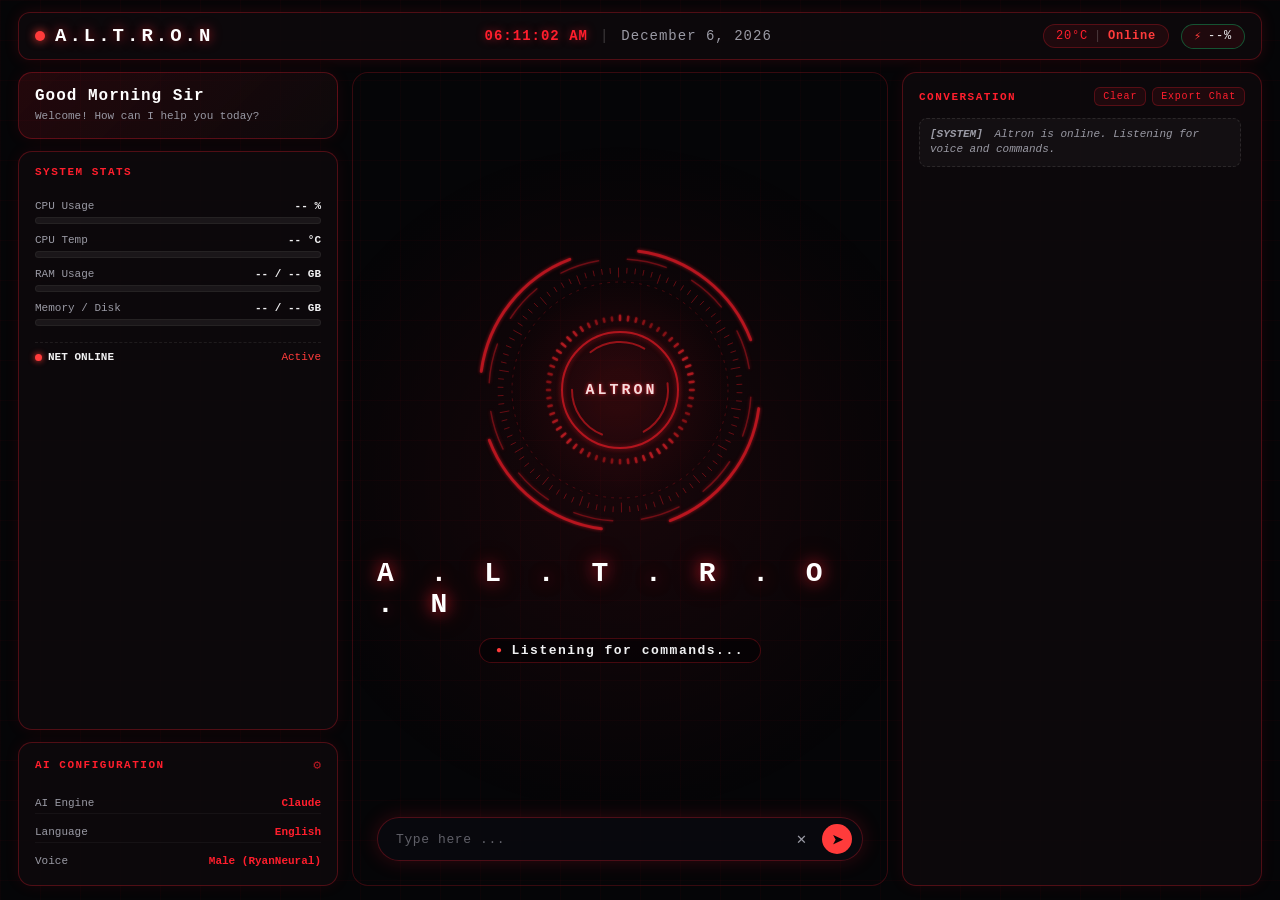
==== commit 76a6d470: "feat: Phase 1 approval hardening and file tooling, plus docs refresh - Optional approval PIN (PBKDF2" ====
--- a/ui/index.html
+++ b/ui/index.html
@@ -213,6 +213,28 @@
           <button type="submit" id="btn-save-settings" class="btn-primary">SAVE & APPLY</button>
         </div>
       </form>
+
+      <!-- Approval PIN (separate from the AI form: has its own buttons) -->
+      <div class="modal-body pin-section" id="pin-section">
+        <div class="pin-title">
+          <span>APPROVAL PIN · رمز الموافقة</span>
+          <span id="pin-badge" class="pin-badge" hidden>PIN Active · مفعّل</span>
+        </div>
+        <div id="pin-set-block">
+          <input type="password" id="pin-new-set" class="form-control" placeholder="Set PIN · تعيين الرمز (4-12)" maxlength="12" autocomplete="new-password" />
+          <input type="password" id="pin-confirm-set" class="form-control" placeholder="Confirm PIN · تأكيد الرمز" maxlength="12" autocomplete="new-password" />
+          <button type="button" id="btn-pin-save" class="btn-primary">SAVE PIN · حفظ</button>
+        </div>
+        <div id="pin-active-block" hidden>
+          <input type="password" id="pin-current" class="form-control" placeholder="Current PIN · الرمز الحالي" maxlength="12" autocomplete="off" />
+          <input type="password" id="pin-new" class="form-control" placeholder="New PIN · الرمز الجديد (4-12)" maxlength="12" autocomplete="new-password" />
+          <div class="pin-buttons">
+            <button type="button" id="btn-pin-change" class="btn-primary">CHANGE PIN · تغيير</button>
+            <button type="button" id="btn-pin-disable" class="btn-secondary">DISABLE PIN · تعطيل</button>
+          </div>
+        </div>
+        <div id="pin-feedback" class="pin-feedback" role="status"></div>
+      </div>
     </div>
   </div>
 
--- a/ui/style.css
+++ b/ui/style.css
@@ -921,3 +921,19 @@
   color: var(--accent-red);
   border-color: var(--accent-red);
 }
+
+/* Approval PIN: settings section + pending-approval PIN entry */
+.pin-section { border-top: 1px solid var(--border-cyan); gap: 8px; }
+.pin-section[hidden], .pin-section [hidden] { display: none; }
+.pin-section > div:not(.pin-title):not(.pin-feedback) { display: flex; flex-direction: column; gap: 8px; }
+.pin-title { display: flex; justify-content: space-between; align-items: center; font-size: 11px; font-weight: 700; letter-spacing: 1px; color: var(--cyan-glow); }
+.pin-badge { color: var(--accent-green); border: 1px solid var(--accent-green); border-radius: 10px; padding: 1px 8px; font-size: 10px; }
+.pin-buttons { display: flex; gap: 8px; }
+.pin-feedback { min-height: 1.2em; font-size: 12px; }
+.pin-feedback.ok { color: var(--accent-green); }
+.pin-feedback.err, .pin-error { color: var(--accent-red); }
+.pin-error { font-size: 0.75rem; }
+.pin-input { flex: 1; min-width: 0; }
+
+.approval-details summary { cursor: pointer; opacity: 0.7; font-size: 0.85em; margin: 4px 0; }
+.approval-summary { font-weight: 600; }
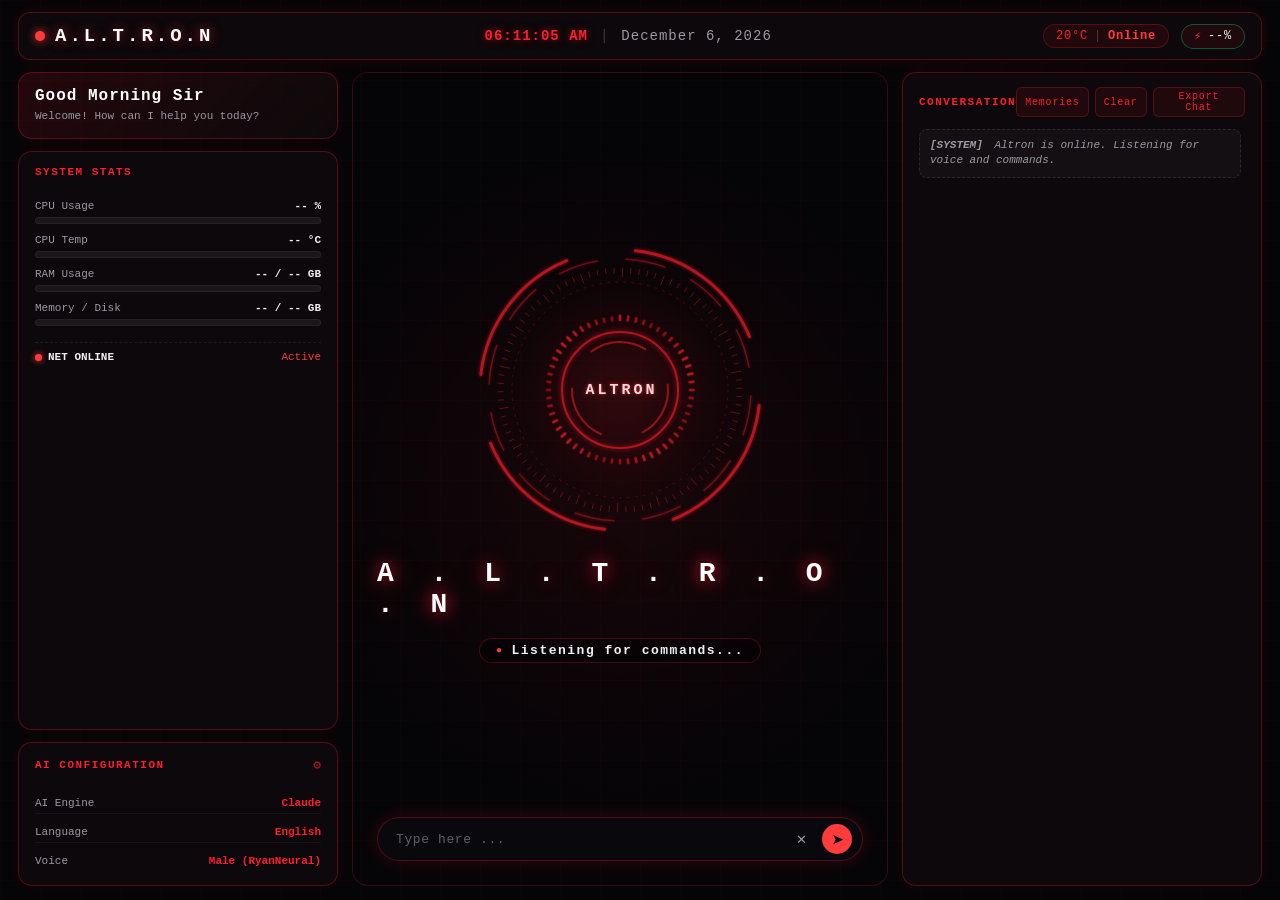
==== commit 1f6c3be6: "Altron v2: Local router, verifiers, SQLite FTS5 memory, ModelRouter (Ollama/Anthropic), and English " ====
--- a/ui/index.html
+++ b/ui/index.html
@@ -163,6 +163,7 @@
           <div class="card-header">
             <span class="card-tag">CONVERSATION</span>
             <div class="card-actions">
+              <button id="btn-memories" class="header-btn" type="button" title="View and edit saved memories">Memories</button>
               <button id="btn-clear-chat" class="header-btn" type="button" title="Clear conversation logs">Clear</button>
               <button id="btn-export-chat" class="header-btn" type="button" title="Export conversation as .txt">Export Chat</button>
             </div>
@@ -205,6 +206,22 @@
           </select>
         </div>
 
+        <div class="form-group">
+          <label for="cfg-ollama-enabled">
+            <input type="checkbox" id="cfg-ollama-enabled" /> Enable Ollama (Local Chat)
+          </label>
+        </div>
+
+        <div class="form-group">
+          <label for="cfg-ollama-model">Ollama Model</label>
+          <input type="text" id="cfg-ollama-model" class="form-control" placeholder="e.g. qwen2.5-coder:3b" />
+        </div>
+
+        <div class="form-group">
+          <label for="cfg-ollama-url">Ollama Base URL (loopback only)</label>
+          <input type="text" id="cfg-ollama-url" class="form-control" placeholder="http://127.0.0.1:11434" autocomplete="off" />
+        </div>
+
         <div id="test-connection-status" class="test-status" style="display: none;"></div>
 
         <div class="modal-footer">
@@ -217,23 +234,39 @@
       <!-- Approval PIN (separate from the AI form: has its own buttons) -->
       <div class="modal-body pin-section" id="pin-section">
         <div class="pin-title">
-          <span>APPROVAL PIN · رمز الموافقة</span>
-          <span id="pin-badge" class="pin-badge" hidden>PIN Active · مفعّل</span>
+          <span>APPROVAL PIN</span>
+          <span id="pin-badge" class="pin-badge" hidden>PIN Active</span>
         </div>
         <div id="pin-set-block">
-          <input type="password" id="pin-new-set" class="form-control" placeholder="Set PIN · تعيين الرمز (4-12)" maxlength="12" autocomplete="new-password" />
-          <input type="password" id="pin-confirm-set" class="form-control" placeholder="Confirm PIN · تأكيد الرمز" maxlength="12" autocomplete="new-password" />
-          <button type="button" id="btn-pin-save" class="btn-primary">SAVE PIN · حفظ</button>
+          <input type="password" id="pin-new-set" class="form-control" placeholder="Set PIN (4-12)" maxlength="12" autocomplete="new-password" />
+          <input type="password" id="pin-confirm-set" class="form-control" placeholder="Confirm PIN" maxlength="12" autocomplete="new-password" />
+          <button type="button" id="btn-pin-save" class="btn-primary">SAVE PIN</button>
         </div>
         <div id="pin-active-block" hidden>
-          <input type="password" id="pin-current" class="form-control" placeholder="Current PIN · الرمز الحالي" maxlength="12" autocomplete="off" />
-          <input type="password" id="pin-new" class="form-control" placeholder="New PIN · الرمز الجديد (4-12)" maxlength="12" autocomplete="new-password" />
+          <input type="password" id="pin-current" class="form-control" placeholder="Current PIN" maxlength="12" autocomplete="off" />
+          <input type="password" id="pin-new" class="form-control" placeholder="New PIN (4-12)" maxlength="12" autocomplete="new-password" />
           <div class="pin-buttons">
-            <button type="button" id="btn-pin-change" class="btn-primary">CHANGE PIN · تغيير</button>
-            <button type="button" id="btn-pin-disable" class="btn-secondary">DISABLE PIN · تعطيل</button>
+            <button type="button" id="btn-pin-change" class="btn-primary">CHANGE PIN</button>
+            <button type="button" id="btn-pin-disable" class="btn-secondary">DISABLE PIN</button>
           </div>
         </div>
         <div id="pin-feedback" class="pin-feedback" role="status"></div>
+      </div>
+    </div>
+  </div>
+
+  <!-- Memories Modal -->
+  <div id="memories-modal" class="modal-backdrop" style="display: none;">
+    <div class="modal-window">
+      <div class="modal-header">
+        <span class="modal-title">MEMORIES · الذاكرة</span>
+        <button type="button" id="btn-close-memories" class="modal-close-btn" title="Close">✕</button>
+      </div>
+      <div class="modal-body">
+        <div id="memories-list"></div>
+        <select id="memory-kind" class="form-control"><option value="fact">fact</option><option value="pref">pref</option></select>
+        <input type="text" id="memory-text" class="form-control" placeholder="Add a memory · أضف ذكرى" maxlength="500" autocomplete="off" />
+        <button type="button" id="btn-memory-add" class="btn-primary">ADD · إضافة</button>
       </div>
     </div>
   </div>
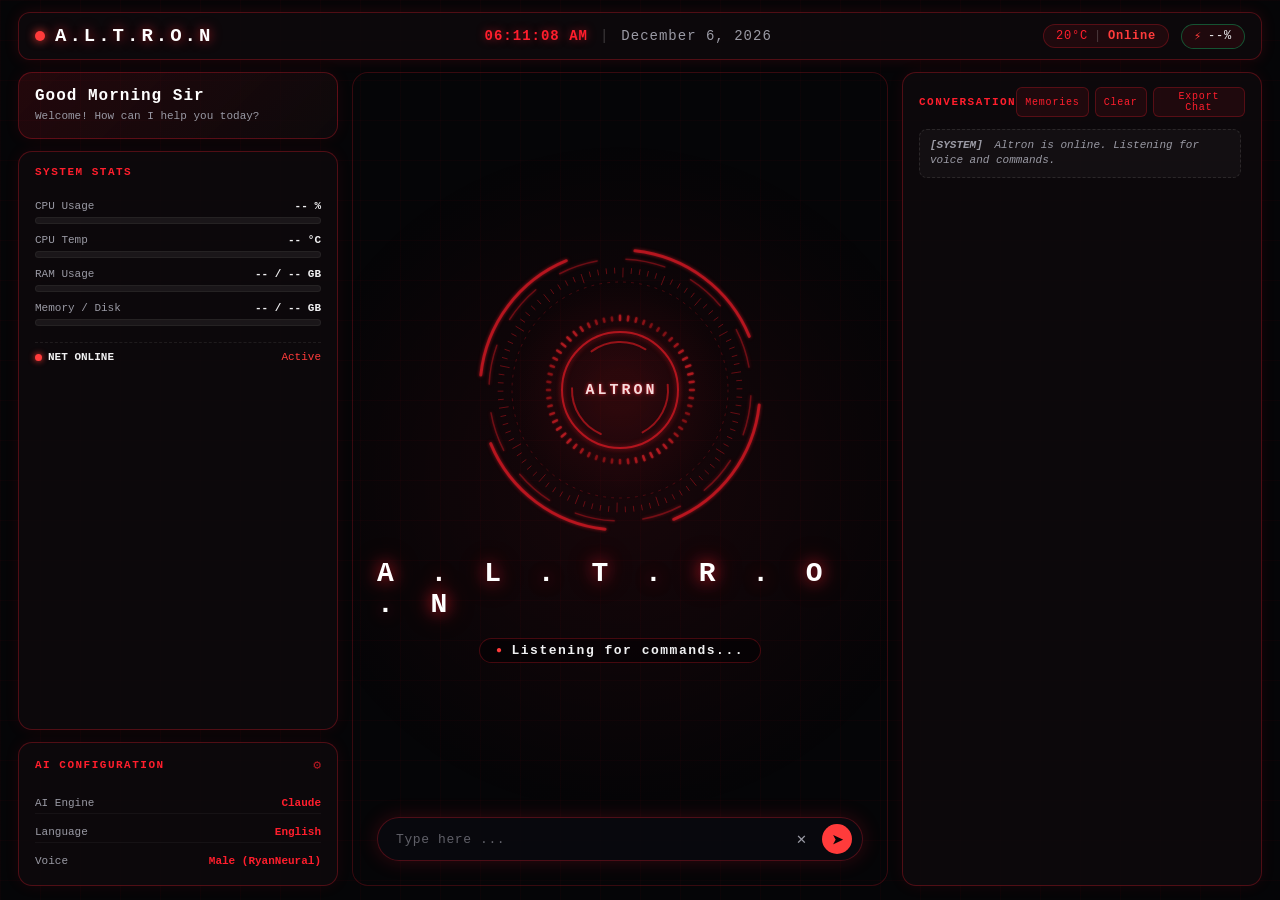
==== commit 3dfce0fe: "Multi-provider HUD & ModelRouter (Anthropic, OpenAI, Gemini, Ollama, Custom) + security review fixes" ====
--- a/ui/index.html
+++ b/ui/index.html
@@ -188,13 +188,29 @@
       </div>
       <form id="settings-form" class="modal-body">
         <div class="form-group">
+          <label for="cfg-provider">AI Provider</label>
+          <select id="cfg-provider" class="form-control">
+            <option value="anthropic">Anthropic</option>
+            <option value="openai">OpenAI (ChatGPT)</option>
+            <option value="gemini">Google Gemini</option>
+            <option value="ollama">Ollama (Local)</option>
+            <option value="custom">Custom (OpenAI-Compatible)</option>
+          </select>
+        </div>
+
+        <div class="form-group">
           <label for="cfg-model">Model Name</label>
-          <input type="text" id="cfg-model" class="form-control" placeholder="e.g. claude-sonnet-5-5" />
-        </div>
-
-        <div class="form-group">
-          <label for="cfg-api-key">Anthropic API Key</label>
+          <input type="text" id="cfg-model" class="form-control" placeholder="e.g. claude-sonnet-4-5" />
+        </div>
+
+        <div class="form-group" id="cfg-key-group">
+          <label for="cfg-api-key" id="cfg-key-label">Anthropic API Key</label>
           <input type="password" id="cfg-api-key" class="form-control" placeholder="sk-ant-..." autocomplete="off" />
+        </div>
+
+        <div class="form-group" id="cfg-url-group" hidden>
+          <label for="cfg-base-url">Base URL</label>
+          <input type="text" id="cfg-base-url" class="form-control" autocomplete="off" />
         </div>
 
         <div class="form-group">
@@ -206,22 +222,6 @@
           </select>
         </div>
 
-        <div class="form-group">
-          <label for="cfg-ollama-enabled">
-            <input type="checkbox" id="cfg-ollama-enabled" /> Enable Ollama (Local Chat)
-          </label>
-        </div>
-
-        <div class="form-group">
-          <label for="cfg-ollama-model">Ollama Model</label>
-          <input type="text" id="cfg-ollama-model" class="form-control" placeholder="e.g. qwen2.5-coder:3b" />
-        </div>
-
-        <div class="form-group">
-          <label for="cfg-ollama-url">Ollama Base URL (loopback only)</label>
-          <input type="text" id="cfg-ollama-url" class="form-control" placeholder="http://127.0.0.1:11434" autocomplete="off" />
-        </div>
-
         <div id="test-connection-status" class="test-status" style="display: none;"></div>
 
         <div class="modal-footer">
--- a/ui/style.css
+++ b/ui/style.css
@@ -738,6 +738,8 @@
   flex-direction: column;
   gap: 6px;
 }
+
+.form-group[hidden] { display: none; }
 
 .form-group label {
   font-size: 11px;
